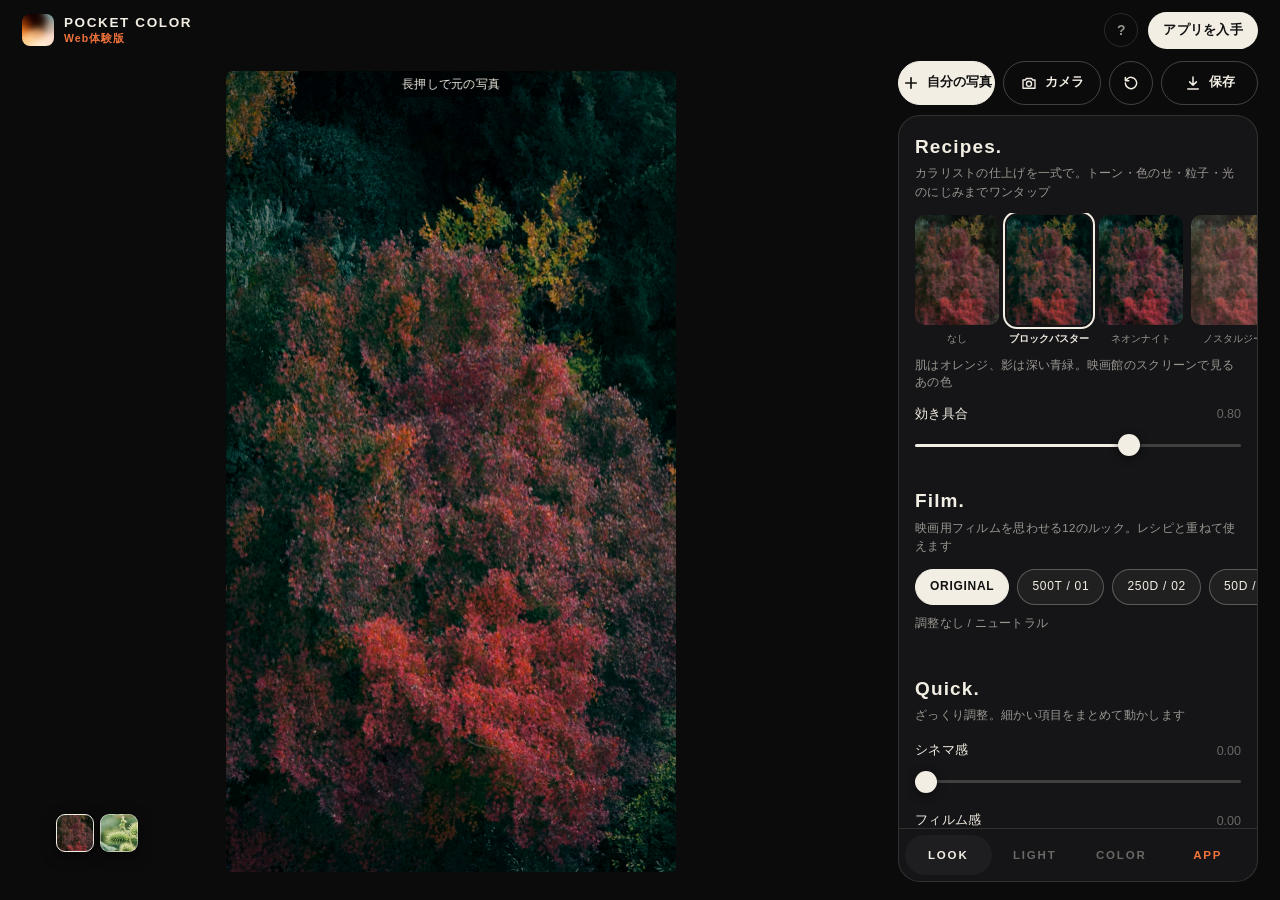
==== pocketcolor/try/index.html @ 0e374442 "POCKET COLOR の紹介ページと Web体験版を追加する - /pocketcolor/ … Instagram広告などからの受け皿になる紹介ページ - /pocketcolor/try/ …" ====
<!doctype html>
<html lang="ja">
<head>
<meta charset="utf-8">
<meta name="viewport" content="width=device-width, initial-scale=1, viewport-fit=cover">
<title>POCKET COLOR Web体験版｜自分の写真で試せる、映画の色</title>
<meta name="description" content="アプリを入れる前に、ブラウザで試せます。自分の写真を選ぶか、カメラを向けるだけ。12のレシピと映画用フィルムの色を、その場で体験。写真はどこにも送られません。">
<meta name="robots" content="index, follow, max-image-preview:large">
<link rel="canonical" href="https://tamagoyasanllc.com/pocketcolor/try/">
<meta name="theme-color" content="#0b0b0c">
<meta name="apple-itunes-app" content="app-id=6816624728">
<meta property="og:site_name" content="合同会社たまご屋さん">
<meta property="og:locale" content="ja_JP">
<meta property="og:type" content="website">
<meta property="og:title" content="POCKET COLOR Web体験版 — 自分の写真で試せる、映画の色">
<meta property="og:description" content="写真を選ぶか、カメラを向けるだけ。12のレシピとフィルムの色を、ブラウザでそのまま体験。">
<meta property="og:url" content="https://tamagoyasanllc.com/pocketcolor/try/">
<meta property="og:image" content="https://tamagoyasanllc.com/pocketcolor/assets/og.jpg">
<meta property="og:image:width" content="1200">
<meta property="og:image:height" content="630">
<meta name="twitter:card" content="summary_large_image">
<link rel="icon" href="../../assets/icon-32.png" sizes="32x32" type="image/png">
<link rel="apple-touch-icon" href="../assets/icon.png">
<link rel="modulepreload" href="engine.js">
<link rel="preload" as="image" href="sample-1.jpg">
<style>
  :root {
    --ink: #0b0b0c; --panel: #151517; --raise: #1e1e21; --paper: #f3eee4; --hush: rgba(243, 238, 228, .6);
    --faint: rgba(243, 238, 228, .38); --line: rgba(243, 238, 228, .13); --ember: #f0733a;
    --serif: "Hiragino Mincho ProN", "Yu Mincho", "Noto Serif JP", serif;
    --jp: "Hiragino Sans", "Hiragino Kaku Gothic ProN", "Noto Sans JP", "Yu Gothic", sans-serif;
    --en: "Avenir Next", "Helvetica Neue", Helvetica, Arial, sans-serif;
    --side: max(14px, env(safe-area-inset-left));
  }
  * { box-sizing: border-box; }
  html, body { height: 100%; }
  html { background: #0b0b0c; }
  body { margin: 0; background: var(--ink); color: var(--paper); font-family: var(--jp); font-size: 14px; line-height: 1.6; letter-spacing: .02em; -webkit-font-smoothing: antialiased; overflow: hidden; overscroll-behavior: none; touch-action: manipulation; -webkit-tap-highlight-color: transparent; }
  button, input { font: inherit; color: inherit; }
  button { background: none; border: 0; padding: 0; cursor: pointer; }
  a { color: inherit; }
  [hidden] { display: none !important; }
  svg { display: block; }

  /* A phone held upright: the picture, the tools under it, the tabs at the foot, as in the app. */
  #app { height: 100vh; height: 100dvh; display: grid; grid-template-columns: minmax(0, 1fr); grid-template-rows: auto minmax(150px, 1fr) auto auto minmax(0, var(--panel-height, 320px)) auto; }

  /* Each part is given its row by name: the invitation to the app is not always there, and must not shift the rest. */
  .bar { grid-row: 1; } .stage { grid-row: 2; } .nudge { grid-row: 3; } .tools { grid-row: 4; } .panel { grid-row: 5; } .tabs { grid-row: 6; }
  .bar { display: flex; align-items: center; gap: 10px; padding: max(8px, env(safe-area-inset-top)) var(--side) 8px; }
  .brand { display: flex; align-items: center; gap: 10px; text-decoration: none; min-width: 0; }
  .brand img { width: 32px; height: 32px; border-radius: 8px; }
  .brand b { display: block; font-family: var(--en); font-size: 13.5px; letter-spacing: .12em; line-height: 1.2; white-space: nowrap; }
  .brand small { display: block; font-size: 10.5px; color: var(--ember); letter-spacing: .1em; line-height: 1.3; font-weight: 600; }
  .bar .about { margin-left: auto; width: 34px; height: 34px; border-radius: 50%; border: 1px solid var(--line); color: var(--hush); font-family: var(--en); font-weight: 700; flex: none; }
  .store { flex: none; padding: 8px 15px; border-radius: 99px; background: var(--paper); color: #111; font-weight: 700; font-size: 13px; text-decoration: none; white-space: nowrap; }

  .stage { position: relative; min-height: 0; display: flex; flex-direction: column; }
  .frame { position: relative; flex: 1; min-height: 0; display: grid; place-items: center; overflow: hidden; }
  #view { display: block; border-radius: 6px; background: #000; touch-action: none; user-select: none; -webkit-user-select: none; -webkit-touch-callout: none; }
  .tag { position: absolute; left: 50%; top: 10px; transform: translateX(-50%); margin: 0; padding: 4px 13px; border-radius: 99px; background: rgba(0, 0, 0, .55); -webkit-backdrop-filter: blur(8px); backdrop-filter: blur(8px); font-size: 11.5px; color: var(--paper); white-space: nowrap; pointer-events: none; transition: opacity .3s; }
  .tag.gone { opacity: 0; }
  .samples { position: absolute; left: var(--side); bottom: 10px; display: flex; gap: 6px; }
  .samples button { width: 38px; height: 38px; border-radius: 9px; border: 1.5px solid rgba(243, 238, 228, .5); background: #222 center / cover; box-shadow: 0 4px 14px rgba(0, 0, 0, .5); }
  .samples button.on { border-color: var(--paper); }
  .drop { position: absolute; inset: 8px; border: 2px dashed var(--ember); border-radius: 14px; background: rgba(11, 11, 12, .8); display: grid; place-items: center; font-size: 16px; font-weight: 700; pointer-events: none; }
  .flash { position: absolute; inset: 0; background: #fff; opacity: 0; pointer-events: none; }
  .flash.go { animation: flash .35s; }
  @keyframes flash { from { opacity: .85; } to { opacity: 0; } }
  .fail { position: absolute; inset: 0; display: grid; place-content: center; gap: 14px; padding: 30px; text-align: center; background: var(--ink); }
  .fail h2 { margin: 0; font-family: var(--serif); font-size: 22px; }
  .fail p { margin: 0; color: var(--hush); }

  /* The camera: the same picture area, with the looks and the shutter under it. */
  .cam { display: none; padding: 10px 0 max(14px, env(safe-area-inset-bottom)); }
  body.live .cam { display: block; }
  body.live :is(.tools, .panel, .tabs, .nudge, .samples) { display: none; }
  body.live #app { grid-template-rows: auto minmax(0, 1fr); }
  .cam p { margin: 0 var(--side) 8px; font-size: 12px; color: var(--hush); text-align: center; }
  .strip { display: flex; gap: 8px; overflow-x: auto; padding: 2px var(--side); scrollbar-width: none; -webkit-overflow-scrolling: touch; }
  .strip::-webkit-scrollbar { display: none; }
  .pill { flex: none; padding: 7px 14px; border-radius: 99px; border: 1px solid rgba(243, 238, 228, .28); background: rgba(243, 238, 228, .05); font-size: 13px; white-space: nowrap; }
  .pill.on { background: var(--paper); border-color: var(--paper); color: #111; font-weight: 700; }
  .fire { display: grid; grid-template-columns: 1fr auto 1fr; align-items: center; margin-top: 14px; padding: 0 var(--side); }
  .fire .round { width: 50px; height: 50px; border-radius: 50%; border: 1px solid rgba(243, 238, 228, .3); display: grid; place-items: center; }
  .fire .round:last-child { justify-self: end; }
  .fire svg { width: 22px; height: 22px; }
  #shutter { width: 74px; height: 74px; border-radius: 50%; border: 4px solid var(--paper); padding: 5px; background-clip: content-box; background-color: var(--paper); transition: transform .12s; }
  #shutter:active { transform: scale(.92); }

  .nudge { display: flex; align-items: center; gap: 10px; margin: 0 var(--side) 8px; padding: 9px 10px 9px 12px; border-radius: 14px; background: var(--raise); border: 1px solid rgba(240, 115, 58, .5); font-size: 12.5px; line-height: 1.45; }
  .nudge p { margin: 0; flex: 1; }
  .nudge a { flex: none; padding: 7px 13px; border-radius: 99px; background: var(--paper); color: #111; font-weight: 700; text-decoration: none; white-space: nowrap; }
  .nudge button { flex: none; width: 26px; height: 26px; color: var(--hush); font-size: 18px; line-height: 1; }

  .tools { display: flex; gap: 8px; padding: 8px var(--side); }
  .tools button { height: 44px; border-radius: 99px; border: 1px solid rgba(243, 238, 228, .24); display: inline-flex; align-items: center; justify-content: center; gap: 7px; padding: 0 14px; font-size: 13px; font-weight: 600; white-space: nowrap; }
  .tools svg { width: 18px; height: 18px; flex: none; }
  .tools .wide { flex: 1; min-width: 0; }
  .tools .lead { background: var(--paper); border-color: var(--paper); color: #111; font-weight: 700; }
  .tools .icon { width: 44px; padding: 0; flex: none; }

  .panel { min-height: 0; margin: 0 max(8px, env(safe-area-inset-left)); border-radius: 22px 22px 0 0; background: var(--panel); border: 1px solid var(--line); border-bottom: 0; overflow: hidden; }
  .pane { height: 100%; overflow-y: auto; padding: 16px 16px 26px; overscroll-behavior: contain; -webkit-overflow-scrolling: touch; scrollbar-width: thin; scrollbar-color: #333 transparent; }
  .pane h2 { margin: 0; font-family: var(--en); font-size: 19px; letter-spacing: .06em; }
  .pane h2:not(:first-child) { margin-top: 26px; }
  .pane .sub { margin: 2px 0 12px; font-size: 11.5px; color: var(--hush); }
  .pane .note { margin: 8px 0 6px; min-height: 2.9em; font-size: 11.5px; line-height: 1.45; color: var(--hush); }

  .recipes { display: flex; gap: 8px; overflow-x: auto; margin: 0 -16px; padding: 2px 16px 4px; scrollbar-width: none; -webkit-overflow-scrolling: touch; }
  .recipes::-webkit-scrollbar { display: none; }
  .recipe { flex: none; width: 84px; text-align: center; }
  .recipe canvas { display: block; width: 84px; height: 110px; border-radius: 10px; background: #222; outline: 2px solid transparent; outline-offset: 2px; transition: outline-color .15s; }
  .recipe span { display: block; margin-top: 7px; font-size: 10px; line-height: 1.3; letter-spacing: 0; white-space: nowrap; color: var(--hush); }
  .recipe.on canvas { outline-color: var(--paper); }
  .recipe.on span { color: var(--paper); font-weight: 700; }
  .looks { margin: 0 -16px; padding: 2px 16px; }
  .looks .pill { font-family: var(--en); font-size: 12px; letter-spacing: .06em; }

  .dial { display: grid; grid-template-columns: 1fr auto; align-items: center; row-gap: 2px; margin-top: 10px; }
  .dial > span { font-size: 13px; }
  .dial .num { font-family: var(--en); font-size: 12.5px; color: var(--faint); font-variant-numeric: tabular-nums; padding: 4px 0 4px 12px; }
  .dial.moved .num { color: var(--paper); }
  .dial.off { opacity: .35; pointer-events: none; }
  .dial input { grid-column: 1 / -1; -webkit-appearance: none; appearance: none; width: 100%; height: 30px; margin: 0; background: transparent; touch-action: pan-y; cursor: pointer; }
  .dial input::-webkit-slider-runnable-track { height: 3px; border-radius: 3px; background: linear-gradient(90deg, var(--paper) var(--p, 0%), rgba(243, 238, 228, .2) var(--p, 0%)); }
  .dial input::-moz-range-track { height: 3px; border-radius: 3px; background: linear-gradient(90deg, var(--paper) var(--p, 0%), rgba(243, 238, 228, .2) var(--p, 0%)); }
  .dial input::-webkit-slider-thumb { -webkit-appearance: none; appearance: none; width: 22px; height: 22px; margin-top: -9.5px; border-radius: 50%; background: var(--paper); border: 0; box-shadow: 0 2px 8px rgba(0, 0, 0, .5); }
  .dial input::-moz-range-thumb { width: 22px; height: 22px; border-radius: 50%; background: var(--paper); border: 0; box-shadow: 0 2px 8px rgba(0, 0, 0, .5); }
  .dial input:focus-visible { outline: 2px solid var(--ember); outline-offset: 2px; border-radius: 6px; }

  /* What only the app does: said plainly where the control would be, and opened on a tap. */
  .more { display: flex; align-items: center; gap: 12px; width: 100%; margin-top: 10px; padding: 12px 14px; border-radius: 14px; border: 1px solid var(--line); background: rgba(243, 238, 228, .03); text-align: left; }
  .more svg { width: 16px; height: 16px; flex: none; color: var(--ember); }
  .more b { display: block; font-size: 13.5px; }
  .more small { display: block; font-size: 11.5px; color: var(--hush); line-height: 1.45; }
  .more i { margin-left: auto; flex: none; font-style: normal; font-size: 11px; font-weight: 700; color: var(--ember); white-space: nowrap; }
  .price { margin-top: 14px; padding: 16px; border-radius: 16px; border: 1px solid rgba(240, 115, 58, .5); }
  .price strong { display: block; font-family: var(--serif); font-size: 19px; line-height: 1.5; }
  .price p { margin: 6px 0 0; font-size: 12px; color: var(--hush); }
  .get { display: flex; align-items: center; justify-content: center; gap: 10px; min-height: 52px; margin-top: 14px; padding: 10px 22px; border-radius: 99px; background: var(--paper); color: #111; font-weight: 700; font-size: 15.5px; text-decoration: none; letter-spacing: .04em; }
  .get svg { width: 20px; height: 20px; flex: none; }
  .small { margin: 10px 0 0; font-size: 11.5px; color: var(--hush); text-align: center; }

  .tabs { display: grid; grid-template-columns: repeat(4, 1fr); margin: 0 max(8px, env(safe-area-inset-left)); padding: 6px 6px max(6px, env(safe-area-inset-bottom)); background: var(--panel); border: 1px solid var(--line); border-top: 1px solid var(--line); }
  .tabs button { height: 40px; border-radius: 99px; font-family: var(--en); font-weight: 700; font-size: 11.5px; letter-spacing: .16em; color: var(--faint); }
  .tabs button.on { background: var(--raise); color: var(--paper); }
  .tabs button em { font-style: normal; color: var(--ember); }

  /* Sheets: what the app adds, the finished picture, the small print. */
  .veil { position: fixed; inset: 0; z-index: 30; display: grid; align-items: end; background: rgba(0, 0, 0, .62); animation: veil .2s; }
  @keyframes veil { from { opacity: 0; } }
  .sheet { position: relative; max-height: 92dvh; overflow-y: auto; padding: 22px 20px max(22px, env(safe-area-inset-bottom)); border-radius: 24px 24px 0 0; background: var(--panel); border: 1px solid var(--line); animation: rise .28s cubic-bezier(.2, .8, .2, 1); overscroll-behavior: contain; }
  @keyframes rise { from { transform: translateY(40px); opacity: 0; } }
  .sheet .shut { position: absolute; right: 12px; top: 12px; width: 36px; height: 36px; border-radius: 50%; background: var(--raise); font-size: 20px; line-height: 1; color: var(--hush); z-index: 1; }
  .sheet .kicker { margin: 0 0 6px; font-family: var(--en); font-weight: 700; font-size: 11px; letter-spacing: .26em; color: var(--ember); }
  .sheet h2 { margin: 0; padding-right: 36px; font-family: var(--serif); font-size: 23px; line-height: 1.45; }
  .sheet h3 { margin: 20px 0 4px; font-size: 14px; }
  .sheet p { margin: 8px 0 0; color: var(--hush); font-size: 13.5px; }
  .sheet .shot { display: block; width: auto; max-width: 100%; max-height: 34dvh; margin: 4px auto 18px; border-radius: 14px; border: 1px solid var(--line); }
  .sheet .made { display: block; width: auto; max-width: 100%; max-height: 38dvh; margin: 0 auto 14px; border-radius: 10px; -webkit-touch-callout: default; }
  .sheet ul { margin: 12px 0 0; padding: 0; list-style: none; font-size: 13.5px; }
  .sheet li { position: relative; margin-top: 6px; padding-left: 1.5em; }
  .sheet li::before { content: "✓"; position: absolute; left: 0; color: var(--ember); font-weight: 700; }
  .sheet .keep { display: flex; align-items: center; justify-content: center; gap: 8px; width: 100%; min-height: 48px; border-radius: 99px; border: 1px solid rgba(243, 238, 228, .4); font-weight: 700; font-size: 14.5px; text-decoration: none; }
  .sheet .keep svg { width: 18px; height: 18px; }
  .sheet hr { margin: 20px 0 18px; border: 0; border-top: 1px solid var(--line); }
  .sheet nav { display: flex; flex-wrap: wrap; gap: 6px 18px; margin-top: 18px; font-size: 12.5px; color: var(--hush); }
  .sheet .qr { display: none; }
  .toast { position: fixed; z-index: 40; left: 50%; bottom: calc(110px + env(safe-area-inset-bottom)); transform: translateX(-50%); width: max-content; max-width: calc(100vw - 32px); padding: 10px 18px; border-radius: 20px; text-wrap: balance; background: rgba(243, 238, 228, .96); color: #111; font-size: 13px; font-weight: 600; text-align: center; box-shadow: 0 10px 30px rgba(0, 0, 0, .5); animation: toast .25s; pointer-events: none; }
  @keyframes toast { from { transform: translate(-50%, 16px); opacity: 0; } }
  #lens { position: fixed; left: 0; top: 0; width: 2px; height: 2px; opacity: 0; pointer-events: none; }

  /* The panel takes its share of the height, so a short screen still has room for the picture. */
  #app { --panel-height: clamp(200px, 38vh, 350px); }
  @supports (height: 1dvh) { #app { --panel-height: clamp(200px, 38dvh, 350px); } }

  /* A wide window: the picture on the left, everything else in a column beside it. */
  @media (min-width: 900px) {
    #app { grid-template-columns: minmax(0, 1fr) 400px; grid-template-rows: auto auto auto minmax(0, 1fr) auto; }
    .bar { grid-column: 1 / -1; grid-row: 1; padding: 12px 22px; }
    .stage { grid-column: 1; grid-row: 2 / 6; padding: 0 0 18px 22px; }
    .nudge { grid-column: 2; grid-row: 2; margin: 0 22px 10px 18px; }
    .tools { grid-column: 2; grid-row: 3; padding: 0 22px 10px 18px; }
    .panel { grid-column: 2; grid-row: 4; margin: 0 22px 0 18px; }
    .tabs { grid-column: 2; grid-row: 5; margin: 0 22px 18px 18px; border-radius: 0 0 22px 22px; }
    .samples { left: 34px; bottom: 30px; }
    body.live #app { grid-template-columns: minmax(0, 1fr); }
    body.live .stage { padding: 0 22px 10px; }
    .cam { max-width: 560px; margin: 0 auto; width: 100%; }
    .veil { align-items: center; justify-items: center; }
    .sheet { width: min(480px, 92vw); border-radius: 24px; }
    .toast { bottom: 40px; }
  }
  @media (min-width: 900px) and (hover: hover) {
    .sheet .qr { display: flex; align-items: center; gap: 14px; margin-top: 16px; font-size: 12.5px; color: var(--hush); }
    .sheet .qr img { width: 92px; height: 92px; border-radius: 8px; flex: none; }
  }
  @media (prefers-reduced-motion: reduce) { *, *::before, *::after { animation: none !important; transition: none !important; } }
</style>
</head>
<body>
<div id="app">
  <header class="bar">
    <a class="brand" href="../" aria-label="POCKET COLOR の紹介ページへ">
      <img src="../assets/icon.png" alt="" width="32" height="32">
      <span><b>POCKET COLOR</b><small>Web体験版</small></span>
    </a>
    <button class="about" id="about" type="button" aria-label="このページについて">?</button>
    <a class="store" href="https://apps.apple.com/jp/app/pocket-color/id6816624728">アプリを入手</a>
  </header>

  <main class="stage">
    <div class="frame" id="frame">
      <canvas id="view" width="2" height="2" role="img" aria-label="現像中の写真"></canvas>
      <p class="tag" id="tag">長押しで元の写真</p>
      <div class="samples" id="samples" role="group" aria-label="サンプル写真">
        <button type="button" data-sample="sample-1.jpg" style="background-image:url(sample-1.jpg)" aria-label="サンプル写真1 紅葉"></button>
        <button type="button" data-sample="sample-2.jpg" style="background-image:url(sample-2.jpg)" aria-label="サンプル写真2 植物"></button>
      </div>
      <div class="flash" id="flash"></div>
      <div class="drop" id="drop" hidden>ここに写真をドロップ</div>
      <div class="fail" id="fail" hidden>
        <h2>このブラウザでは体験版を動かせません</h2>
        <p>WebGL 2 に対応したブラウザ（Safari・Chromeの最新版）でお試しください。<br>アプリの内容は紹介ページでご覧いただけます。</p>
        <a class="get" href="../">アプリの紹介を見る</a>
      </div>
    </div>
    <div class="cam" id="cam">
      <p>仕上がりの色を見ながら、そのまま撮れます</p>
      <div class="strip" id="camStrip" role="group" aria-label="レシピ"></div>
      <div class="fire">
        <button class="round" id="camClose" type="button" aria-label="カメラを閉じる"><svg viewBox="0 0 24 24" fill="none" stroke="currentColor" stroke-width="2" stroke-linecap="round"><path d="M6 6l12 12M18 6L6 18"/></svg></button>
        <button id="shutter" type="button" aria-label="撮影する"></button>
        <button class="round" id="camFlip" type="button" aria-label="前後のカメラを切り替える"><svg viewBox="0 0 24 24" fill="none" stroke="currentColor" stroke-width="2" stroke-linecap="round" stroke-linejoin="round"><path d="M4 12a8 8 0 0 1 13.7-5.6L20 8.5M20 4v4.5h-4.5M20 12a8 8 0 0 1-13.7 5.6L4 15.500M4 20v-4.500h4.500"/></svg></button>
      </div>
    </div>
  </main>

  <aside class="nudge" id="nudge" hidden>
    <p>気に入ったら、続きはアプリで。<br>編集はぜんぶ無料です。</p>
    <a href="https://apps.apple.com/jp/app/pocket-color/id6816624728">無料で入手</a>
    <button type="button" id="nudgeShut" aria-label="閉じる">×</button>
  </aside>

  <nav class="tools" aria-label="写真">
    <button class="wide lead" id="pick" type="button"><svg viewBox="0 0 24 24" fill="none" stroke="currentColor" stroke-width="2.200" stroke-linecap="round"><path d="M12 5v14M5 12h14"/></svg>自分の写真</button>
    <button class="wide" id="shoot" type="button"><svg viewBox="0 0 24 24" fill="none" stroke="currentColor" stroke-width="1.800" stroke-linejoin="round"><path d="M4 8h3l1.500-2h7L17 8h3v11H4z"/><circle cx="12" cy="13" r="3.400"/></svg>カメラ</button>
    <button class="icon" id="reset" type="button" aria-label="すべての調整を初期状態に戻す"><svg viewBox="0 0 24 24" fill="none" stroke="currentColor" stroke-width="2" stroke-linecap="round" stroke-linejoin="round"><path d="M4.500 12a7.500 7.500 0 1 0 2.300-5.400L4.500 9M4.500 4.500V9H9"/></svg></button>
    <button class="wide" id="save" type="button"><svg viewBox="0 0 24 24" fill="none" stroke="currentColor" stroke-width="2" stroke-linecap="round" stroke-linejoin="round"><path d="M12 4v11m0 0l-4.500-4.500M12 15l4.500-4.500M5 20h14"/></svg>保存</button>
  </nav>

  <section class="panel" id="panel" aria-label="調整"></section>

  <nav class="tabs" id="tabs" aria-label="工程">
    <button type="button" data-tab="look" class="on">LOOK</button>
    <button type="button" data-tab="light">LIGHT</button>
    <button type="button" data-tab="color">COLOR</button>
    <button type="button" data-tab="app"><em>APP</em></button>
  </nav>
</div>

<input type="file" id="file" accept="image/*" hidden>
<input type="file" id="snap" accept="image/*" capture="environment" hidden>
<video id="lens" playsinline muted></video>
<noscript><p style="position:fixed;inset:0;display:grid;place-content:center;padding:30px;text-align:center;background:#0b0b0c">この体験版はJavaScriptを使います。<a href="../">アプリの紹介ページ</a>をご覧ください。</p></noscript>
<script type="module" src="app.js"></script>
</body>
</html>
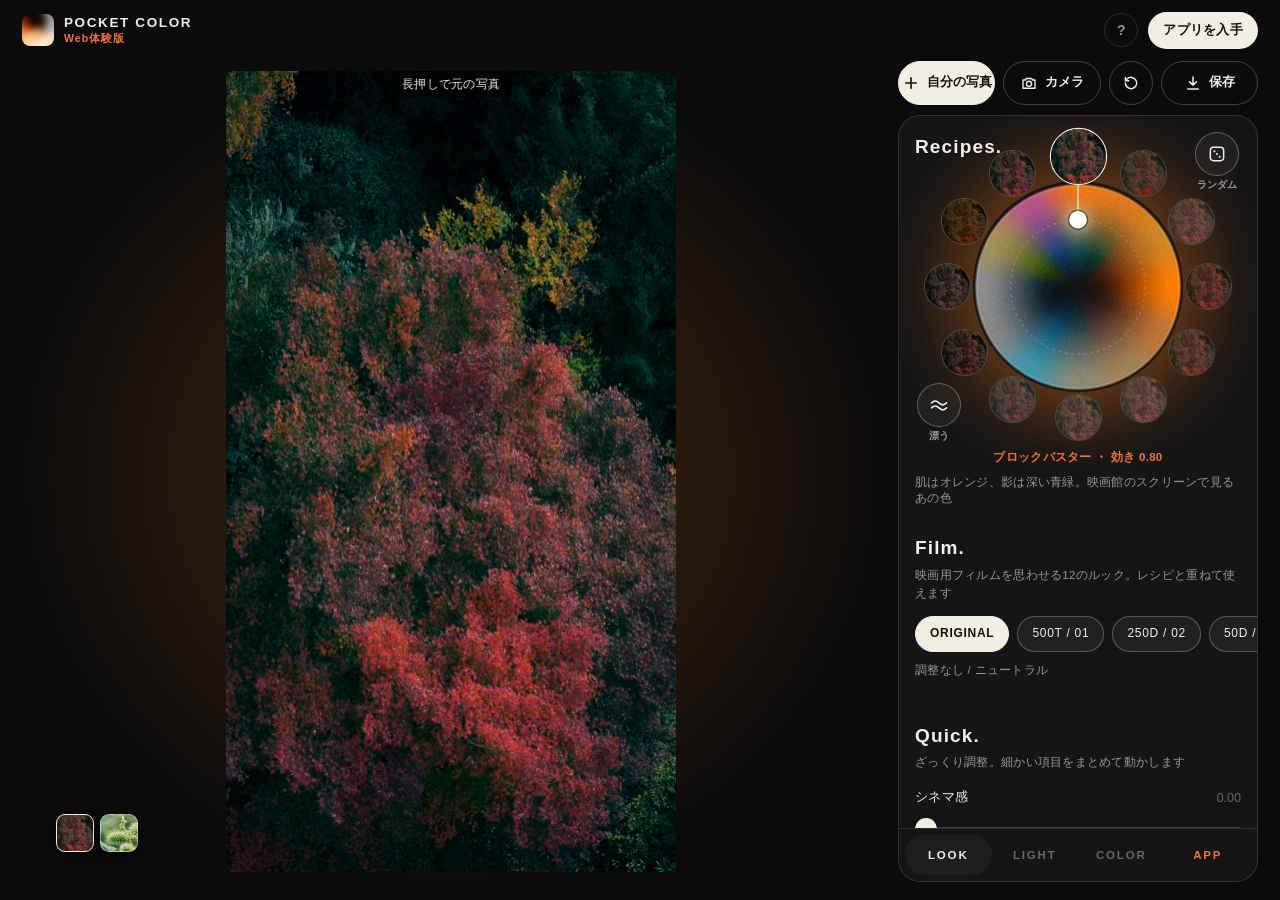
==== commit 44f34b2a: "Web体験版: レシピをホイールで選ぶ形に作り替える - 12のレシピを似たもの同士が隣り合う順に輪に並べ、中のパックの向きでレシピ（隣同士は混ざる）、   中心からの距離で効き具合を決める - 「ラ" ====
--- a/pocketcolor/try/index.html
+++ b/pocketcolor/try/index.html
@@ -57,9 +57,14 @@
 
   .stage { position: relative; min-height: 0; display: flex; flex-direction: column; }
   .frame { position: relative; flex: 1; min-height: 0; display: grid; place-items: center; overflow: hidden; }
-  #view { display: block; border-radius: 6px; background: #000; touch-action: none; user-select: none; -webkit-user-select: none; -webkit-touch-callout: none; }
+  #view { position: relative; display: block; border-radius: 6px; background: #000; touch-action: none; user-select: none; -webkit-user-select: none; -webkit-touch-callout: none; }
   .tag { position: absolute; left: 50%; top: 10px; transform: translateX(-50%); margin: 0; padding: 4px 13px; border-radius: 99px; background: rgba(0, 0, 0, .55); -webkit-backdrop-filter: blur(8px); backdrop-filter: blur(8px); font-size: 11.5px; color: var(--paper); white-space: nowrap; pointer-events: none; transition: opacity .3s; }
   .tag.gone { opacity: 0; }
+  /* The look by name over the photograph while the wheel moves, and a little of its colour behind. */
+  .frame::before { content: ""; position: absolute; inset: 0; background: radial-gradient(ellipse at center, var(--glow, transparent), transparent 72%); opacity: .7; pointer-events: none; }
+  .mix { position: absolute; z-index: 2; left: 50%; bottom: 58px; transform: translateX(-50%); width: max-content; max-width: calc(100% - 28px); margin: 0; font-family: var(--serif); font-size: 19px; font-weight: 600; line-height: 1.35; letter-spacing: .08em; text-align: center; color: #fff; text-shadow: 0 2px 16px rgba(0, 0, 0, .95), 0 0 3px rgba(0, 0, 0, .9); opacity: 0; transition: opacity .6s; pointer-events: none; }
+  .mix.show { opacity: 1; transition-duration: .1s; }
+  .mix span { white-space: nowrap; }
   .samples { position: absolute; left: var(--side); bottom: 10px; display: flex; gap: 6px; }
   .samples button { width: 38px; height: 38px; border-radius: 9px; border: 1.5px solid rgba(243, 238, 228, .5); background: #222 center / cover; box-shadow: 0 4px 14px rgba(0, 0, 0, .5); }
   .samples button.on { border-color: var(--paper); }
@@ -107,13 +112,25 @@
   .pane .sub { margin: 2px 0 12px; font-size: 11.5px; color: var(--hush); }
   .pane .note { margin: 8px 0 6px; min-height: 2.9em; font-size: 11.5px; line-height: 1.45; color: var(--hush); }
 
-  .recipes { display: flex; gap: 8px; overflow-x: auto; margin: 0 -16px; padding: 2px 16px 4px; scrollbar-width: none; -webkit-overflow-scrolling: touch; }
-  .recipes::-webkit-scrollbar { display: none; }
-  .recipe { flex: none; width: 84px; text-align: center; }
-  .recipe canvas { display: block; width: 84px; height: 110px; border-radius: 10px; background: #222; outline: 2px solid transparent; outline-offset: 2px; transition: outline-color .15s; }
-  .recipe span { display: block; margin-top: 7px; font-size: 10px; line-height: 1.3; letter-spacing: 0; white-space: nowrap; color: var(--hush); }
-  .recipe.on canvas { outline-color: var(--paper); }
-  .recipe.on span { color: var(--paper); font-weight: 700; }
+  /* The wheel: the recipes round a ring, every look between them inside it. */
+  .deck { position: relative; }
+  .deck h2 { position: absolute; left: 0; top: 0; z-index: 1; pointer-events: none; }
+  .corner { position: absolute; z-index: 1; right: 0; top: 0; display: grid; justify-items: center; gap: 3px; width: 48px; font-size: 10px; line-height: 1.2; white-space: nowrap; }
+  .corner.low { right: auto; left: 0; top: auto; bottom: 0; }
+  .corner span { width: 44px; height: 44px; border-radius: 50%; border: 1px solid rgba(243, 238, 228, .3); background: rgba(243, 238, 228, .05); display: grid; place-items: center; transition: background .2s, color .2s; }
+  .corner svg { width: 20px; height: 20px; }
+  .corner b { font-weight: 600; color: var(--hush); }
+  .corner[aria-pressed="true"] span { background: var(--paper); border-color: var(--paper); color: #111; }
+  .corner:active span { background: rgba(243, 238, 228, .2); }
+  .mixline { margin: 6px 0 0; height: 18px; font-size: 11.5px; line-height: 18px; font-weight: 600; color: var(--ember); text-align: center; white-space: nowrap; overflow: hidden; text-overflow: ellipsis; font-variant-numeric: tabular-nums; }
+  .orbit { position: relative; width: var(--s, 250px); height: var(--s, 250px); margin: 0 auto; touch-action: none; user-select: none; -webkit-user-select: none; }
+  .orbit::before { content: ""; position: absolute; inset: 16%; border-radius: 50%; box-shadow: 0 0 70px 26px var(--glow, transparent); pointer-events: none; }
+  .field { position: absolute; inset: 0; width: 100%; height: 100%; cursor: grab; outline: none; -webkit-touch-callout: none; }
+  .field:active { cursor: grabbing; }
+  .field:focus-visible { outline: 2px solid var(--ember); outline-offset: -2px; border-radius: 50%; }
+  .node { position: absolute; width: var(--n, 38px); height: var(--n, 38px); margin: calc(var(--n, 38px) / -2) 0 0 calc(var(--n, 38px) / -2); border-radius: 50%; overflow: hidden; border: 1.5px solid rgba(243, 238, 228, .25); background: #222; opacity: calc(.78 + .22 * var(--w, 0)); transform: scale(calc(1 + .22 * var(--w, 0))); transition: transform .18s, opacity .18s, border-color .18s; }
+  .node canvas { display: block; width: 100%; height: 100%; }
+  .node.on { border-color: var(--paper); }
   .looks { margin: 0 -16px; padding: 2px 16px; }
   .looks .pill { font-family: var(--en); font-size: 12px; letter-spacing: .06em; }
 
@@ -172,8 +189,8 @@
   #lens { position: fixed; left: 0; top: 0; width: 2px; height: 2px; opacity: 0; pointer-events: none; }
 
   /* The panel takes its share of the height, so a short screen still has room for the picture. */
-  #app { --panel-height: clamp(200px, 38vh, 350px); }
-  @supports (height: 1dvh) { #app { --panel-height: clamp(200px, 38dvh, 350px); } }
+  #app { --panel-height: clamp(210px, 41vh, 370px); }
+  @supports (height: 1dvh) { #app { --panel-height: clamp(210px, 41dvh, 370px); } }
 
   /* A wide window: the picture on the left, everything else in a column beside it. */
   @media (min-width: 900px) {
@@ -214,6 +231,7 @@
     <div class="frame" id="frame">
       <canvas id="view" width="2" height="2" role="img" aria-label="現像中の写真"></canvas>
       <p class="tag" id="tag">長押しで元の写真</p>
+      <p class="mix" id="mix" aria-hidden="true"></p>
       <div class="samples" id="samples" role="group" aria-label="サンプル写真">
         <button type="button" data-sample="sample-1.jpg" style="background-image:url(sample-1.jpg)" aria-label="サンプル写真1 紅葉"></button>
         <button type="button" data-sample="sample-2.jpg" style="background-image:url(sample-2.jpg)" aria-label="サンプル写真2 植物"></button>
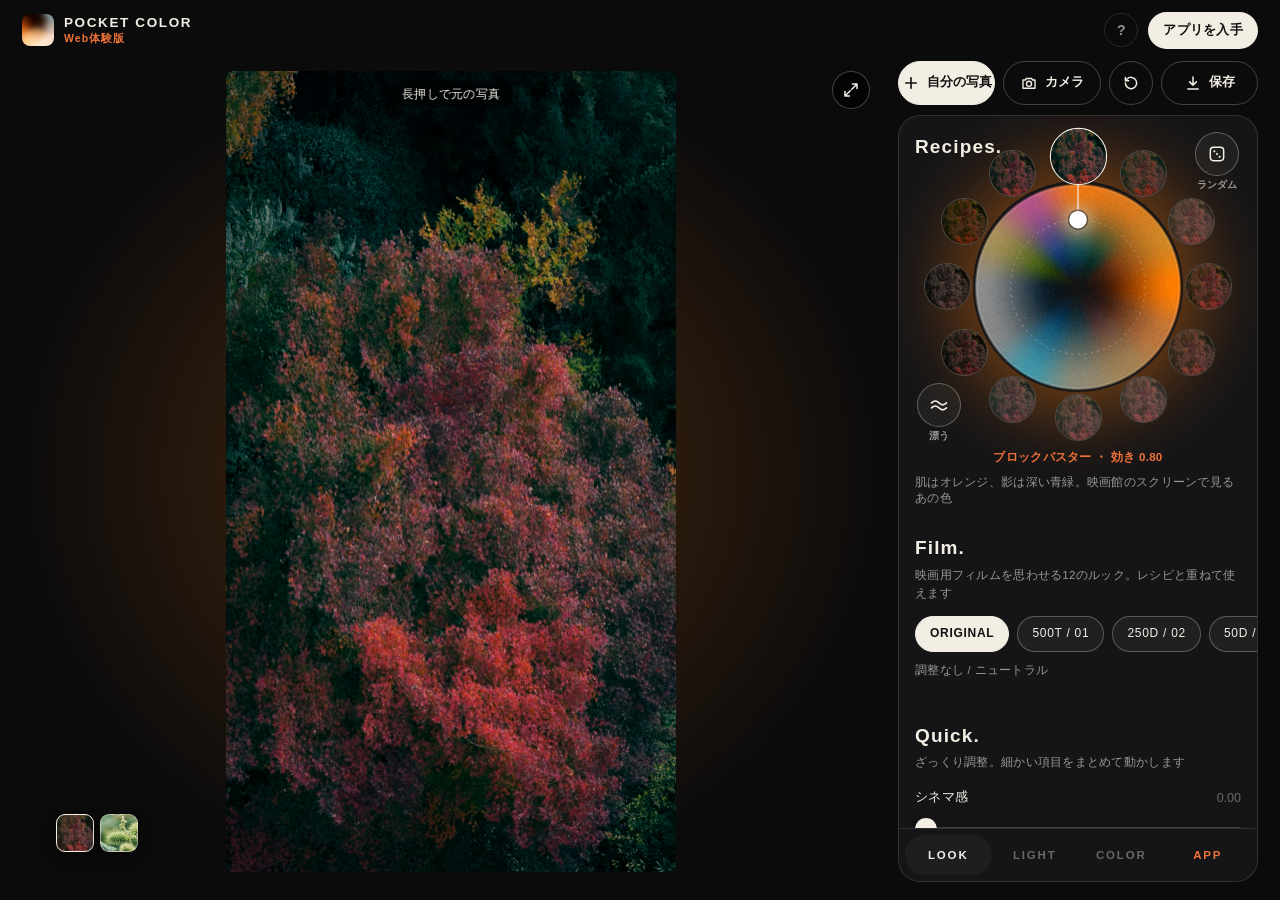
==== commit c1eaf3ab: "Web体験版: 写真を大きく見られるようにし、写真の上の文字を写真の中に収める Co-authored-by: Cursor <cursoragent@cursor.com>" ====
--- a/pocketcolor/try/index.html
+++ b/pocketcolor/try/index.html
@@ -58,13 +58,23 @@
   .stage { position: relative; min-height: 0; display: flex; flex-direction: column; }
   .frame { position: relative; flex: 1; min-height: 0; display: grid; place-items: center; overflow: hidden; }
   #view { position: relative; display: block; border-radius: 6px; background: #000; touch-action: none; user-select: none; -webkit-user-select: none; -webkit-touch-callout: none; }
-  .tag { position: absolute; left: 50%; top: 10px; transform: translateX(-50%); margin: 0; padding: 4px 13px; border-radius: 99px; background: rgba(0, 0, 0, .55); -webkit-backdrop-filter: blur(8px); backdrop-filter: blur(8px); font-size: 11.5px; color: var(--paper); white-space: nowrap; pointer-events: none; transition: opacity .3s; }
+  .tag { position: absolute; left: 50%; top: max(10px, calc(50% - var(--ch, 100%) / 2 + 10px)); transform: translateX(-50%); max-width: calc(var(--cw, 100%) - 16px); margin: 0; padding: 4px 13px; border-radius: 99px; background: rgba(0, 0, 0, .55); -webkit-backdrop-filter: blur(8px); backdrop-filter: blur(8px); font-size: 11.5px; color: var(--paper); white-space: nowrap; pointer-events: none; transition: opacity .3s; }
   .tag.gone { opacity: 0; }
   /* The look by name over the photograph while the wheel moves, and a little of its colour behind. */
   .frame::before { content: ""; position: absolute; inset: 0; background: radial-gradient(ellipse at center, var(--glow, transparent), transparent 72%); opacity: .7; pointer-events: none; }
-  .mix { position: absolute; z-index: 2; left: 50%; bottom: 58px; transform: translateX(-50%); width: max-content; max-width: calc(100% - 28px); margin: 0; font-family: var(--serif); font-size: 19px; font-weight: 600; line-height: 1.35; letter-spacing: .08em; text-align: center; color: #fff; text-shadow: 0 2px 16px rgba(0, 0, 0, .95), 0 0 3px rgba(0, 0, 0, .9); opacity: 0; transition: opacity .6s; pointer-events: none; }
+  /* The name sits inside the photograph, near its foot, and is set as large as the photograph's width allows (--fit). */
+  .mix { position: absolute; z-index: 2; left: 50%; bottom: max(54px, calc(50% - var(--ch, 0px) / 2 + 12px)); transform: translateX(-50%); width: max-content; max-width: calc(var(--cw, 100%) - 16px); margin: 0; font-family: var(--serif); font-size: var(--fit, 19px); font-weight: 600; line-height: 1.35; letter-spacing: .08em; text-align: center; color: #fff; text-shadow: 0 2px 16px rgba(0, 0, 0, .95), 0 0 3px rgba(0, 0, 0, .9); opacity: 0; transition: opacity .6s; pointer-events: none; }
   .mix.show { opacity: 1; transition-duration: .1s; }
   .mix span { white-space: nowrap; }
+  /* The photograph made large: everything but the picture steps aside. A tap on the picture brings it back. */
+  .grow { position: absolute; z-index: 3; right: 10px; top: 10px; width: 38px; height: 38px; border-radius: 50%; display: grid; place-items: center; background: rgba(0, 0, 0, .55); -webkit-backdrop-filter: blur(8px); backdrop-filter: blur(8px); border: 1px solid rgba(243, 238, 228, .28); color: var(--paper); }
+  .grow svg { width: 18px; height: 18px; }
+  .grow .in, .big .grow .out { display: none; } .big .grow .in { display: block; }
+  body.big :is(.bar, .tools, .panel, .tabs, .nudge, .samples) { display: none; }
+  body.big #app { grid-template-columns: minmax(0, 1fr); grid-template-rows: minmax(0, 1fr); }
+  body.big .stage { grid-column: 1; grid-row: 1; padding: env(safe-area-inset-top) 0 env(safe-area-inset-bottom); }
+  body.big .grow { top: calc(10px + env(safe-area-inset-top)); right: max(10px, env(safe-area-inset-right)); }
+  body.live .grow { display: none; }
   .samples { position: absolute; left: var(--side); bottom: 10px; display: flex; gap: 6px; }
   .samples button { width: 38px; height: 38px; border-radius: 9px; border: 1.5px solid rgba(243, 238, 228, .5); background: #222 center / cover; box-shadow: 0 4px 14px rgba(0, 0, 0, .5); }
   .samples button.on { border-color: var(--paper); }
@@ -231,6 +241,10 @@
     <div class="frame" id="frame">
       <canvas id="view" width="2" height="2" role="img" aria-label="現像中の写真"></canvas>
       <p class="tag" id="tag">長押しで元の写真</p>
+      <button class="grow" id="grow" type="button" aria-pressed="false" aria-label="写真を大きく見る">
+        <svg class="out" viewBox="0 0 24 24" fill="none" stroke="currentColor" stroke-width="2" stroke-linecap="round" stroke-linejoin="round"><path d="M14 4h6v6M10 20H4v-6M20 4l-7 7M4 20l7-7"/></svg>
+        <svg class="in" viewBox="0 0 24 24" fill="none" stroke="currentColor" stroke-width="2" stroke-linecap="round" stroke-linejoin="round"><path d="M20 10h-6V4M4 14h6v6M14 10l7-7M3 21l7-7"/></svg>
+      </button>
       <p class="mix" id="mix" aria-hidden="true"></p>
       <div class="samples" id="samples" role="group" aria-label="サンプル写真">
         <button type="button" data-sample="sample-1.jpg" style="background-image:url(sample-1.jpg)" aria-label="サンプル写真1 紅葉"></button>
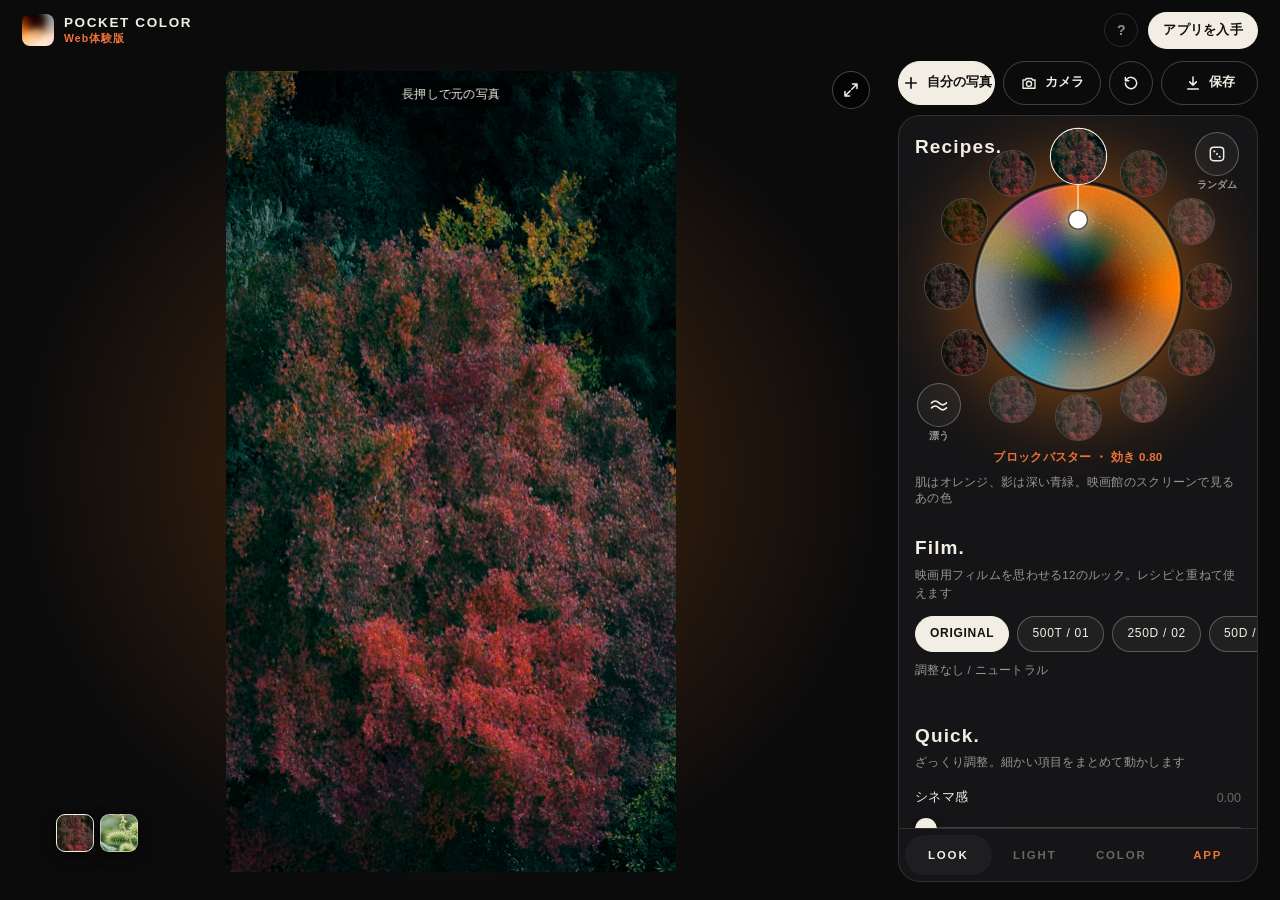
==== commit fe4fc771: "Web体験版: 写真に重なるレシピ名を出さない Co-authored-by: Cursor <cursoragent@cursor.com>" ====
--- a/pocketcolor/try/index.html
+++ b/pocketcolor/try/index.html
@@ -60,12 +60,8 @@
   #view { position: relative; display: block; border-radius: 6px; background: #000; touch-action: none; user-select: none; -webkit-user-select: none; -webkit-touch-callout: none; }
   .tag { position: absolute; left: 50%; top: max(10px, calc(50% - var(--ch, 100%) / 2 + 10px)); transform: translateX(-50%); max-width: calc(var(--cw, 100%) - 16px); margin: 0; padding: 4px 13px; border-radius: 99px; background: rgba(0, 0, 0, .55); -webkit-backdrop-filter: blur(8px); backdrop-filter: blur(8px); font-size: 11.5px; color: var(--paper); white-space: nowrap; pointer-events: none; transition: opacity .3s; }
   .tag.gone { opacity: 0; }
-  /* The look by name over the photograph while the wheel moves, and a little of its colour behind. */
+  /* A little of the colour of the look behind the photograph. */
   .frame::before { content: ""; position: absolute; inset: 0; background: radial-gradient(ellipse at center, var(--glow, transparent), transparent 72%); opacity: .7; pointer-events: none; }
-  /* The name sits inside the photograph, near its foot, and is set as large as the photograph's width allows (--fit). */
-  .mix { position: absolute; z-index: 2; left: 50%; bottom: max(54px, calc(50% - var(--ch, 0px) / 2 + 12px)); transform: translateX(-50%); width: max-content; max-width: calc(var(--cw, 100%) - 16px); margin: 0; font-family: var(--serif); font-size: var(--fit, 19px); font-weight: 600; line-height: 1.35; letter-spacing: .08em; text-align: center; color: #fff; text-shadow: 0 2px 16px rgba(0, 0, 0, .95), 0 0 3px rgba(0, 0, 0, .9); opacity: 0; transition: opacity .6s; pointer-events: none; }
-  .mix.show { opacity: 1; transition-duration: .1s; }
-  .mix span { white-space: nowrap; }
   /* The photograph made large: everything but the picture steps aside. A tap on the picture brings it back. */
   .grow { position: absolute; z-index: 3; right: 10px; top: 10px; width: 38px; height: 38px; border-radius: 50%; display: grid; place-items: center; background: rgba(0, 0, 0, .55); -webkit-backdrop-filter: blur(8px); backdrop-filter: blur(8px); border: 1px solid rgba(243, 238, 228, .28); color: var(--paper); }
   .grow svg { width: 18px; height: 18px; }
@@ -245,7 +241,6 @@
         <svg class="out" viewBox="0 0 24 24" fill="none" stroke="currentColor" stroke-width="2" stroke-linecap="round" stroke-linejoin="round"><path d="M14 4h6v6M10 20H4v-6M20 4l-7 7M4 20l7-7"/></svg>
         <svg class="in" viewBox="0 0 24 24" fill="none" stroke="currentColor" stroke-width="2" stroke-linecap="round" stroke-linejoin="round"><path d="M20 10h-6V4M4 14h6v6M14 10l7-7M3 21l7-7"/></svg>
       </button>
-      <p class="mix" id="mix" aria-hidden="true"></p>
       <div class="samples" id="samples" role="group" aria-label="サンプル写真">
         <button type="button" data-sample="sample-1.jpg" style="background-image:url(sample-1.jpg)" aria-label="サンプル写真1 紅葉"></button>
         <button type="button" data-sample="sample-2.jpg" style="background-image:url(sample-2.jpg)" aria-label="サンプル写真2 植物"></button>
